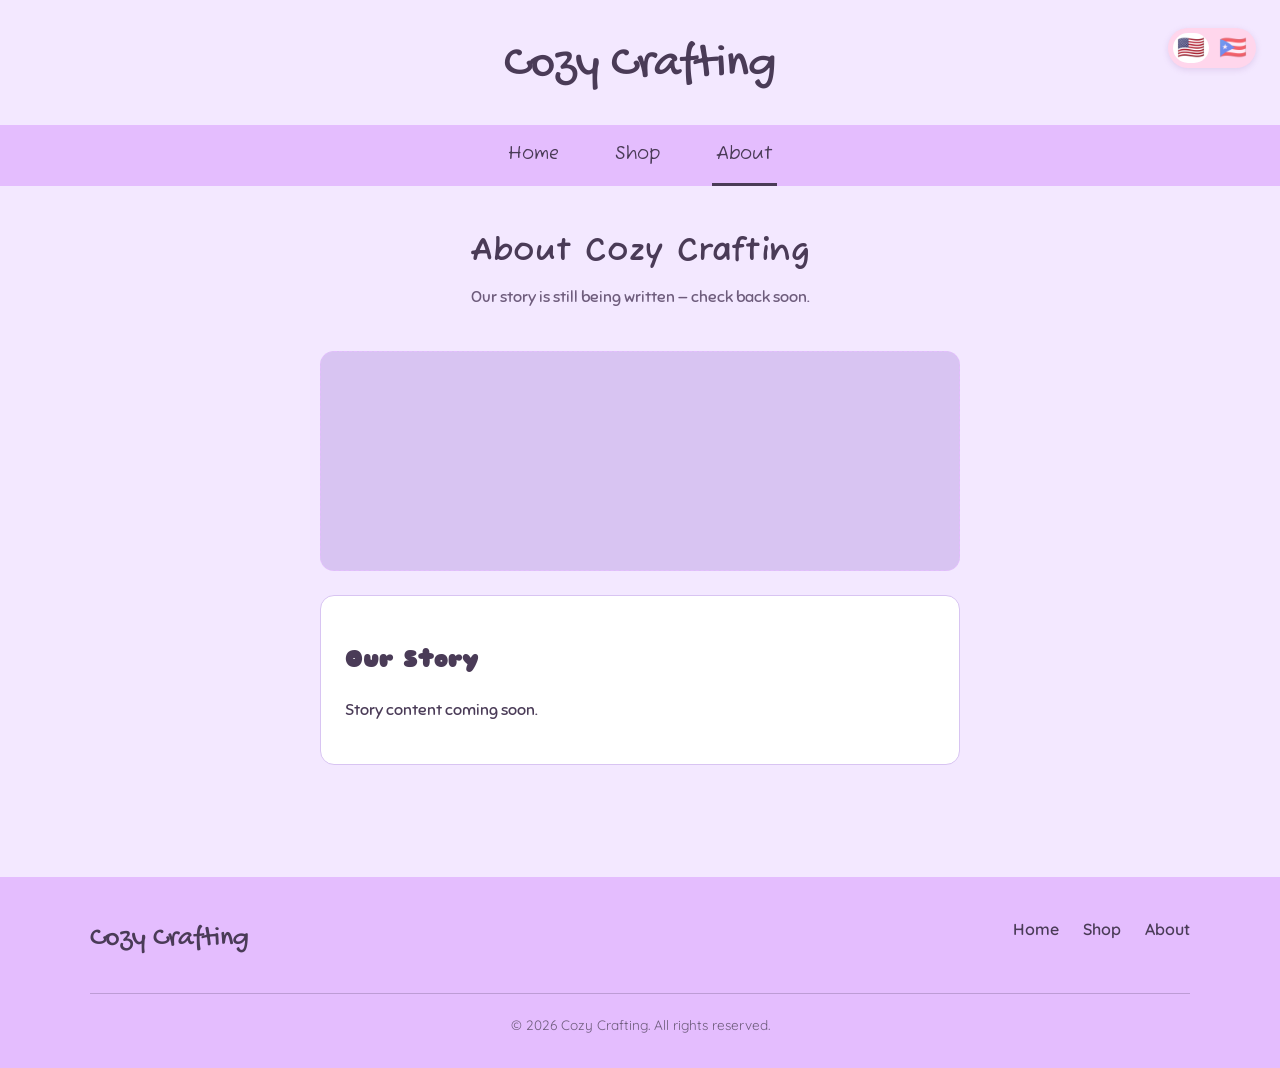
==== about.html @ cca4dbbc "Add files via upload" ====
<!DOCTYPE html>
<html lang="en">
<head>
  <meta charset="UTF-8" />
  <meta name="viewport" content="width=device-width, initial-scale=1.0" />
  <title data-en="About | Cozy Crafting" data-es="Acerca de | Cozy Crafting">About | Cozy Crafting</title>
  <link rel="stylesheet" href="styles.css" />
</head>
<body>

  <header class="site-header">
    <a href="index.html" class="site-title">Cozy Crafting</a>

    <div class="lang-toggle" role="group" aria-label="Language selector">
      <button class="lang-btn" data-lang-btn="en" aria-pressed="true" aria-label="English">
        <span class="flag" aria-hidden="true">🇺🇸</span>
      </button>
      <button class="lang-btn" data-lang-btn="es" aria-pressed="false" aria-label="Español">
        <span class="flag" aria-hidden="true">🇵🇷</span>
      </button>
    </div>
  </header>

  <nav class="site-nav">
    <ul>
      <li><a href="index.html" data-en="Home" data-es="Inicio">Home</a></li>
      <li><a href="shop.html" data-en="Shop" data-es="Tienda">Shop</a></li>
      <li><a href="about.html" class="active" data-en="About" data-es="Acerca de">About</a></li>
    </ul>
  </nav>

  <main>
    <h1 class="page-heading" data-en="About Cozy Crafting" data-es="Sobre Cozy Crafting">About Cozy Crafting</h1>
    <p class="page-subheading" data-en="Our story is still being written — check back soon." data-es="Nuestra historia todavía se está escribiendo — vuelve pronto.">
      Our story is still being written — check back soon.
    </p>

    <section class="about-content">
      <div class="about-photo-placeholder" aria-hidden="true"></div>
      <div class="card">
        <h2 data-en="Our Story" data-es="Nuestra Historia">Our Story</h2>
        <p data-en="Story content coming soon." data-es="Contenido de la historia próximamente.">Story content coming soon.</p>
      </div>
    </section>
  </main>

  <footer class="site-footer">
    <div class="footer-inner">
      <div class="footer-brand">Cozy Crafting</div>
      <nav class="footer-nav" aria-label="Footer navigation">
        <ul>
          <li><a href="index.html" data-en="Home" data-es="Inicio">Home</a></li>
          <li><a href="shop.html" data-en="Shop" data-es="Tienda">Shop</a></li>
          <li><a href="about.html" data-en="About" data-es="Acerca de">About</a></li>
        </ul>
      </nav>
    </div>
    <p class="footer-bottom" data-en="© 2026 Cozy Crafting. All rights reserved." data-es="© 2026 Cozy Crafting. Todos los derechos reservados.">© 2026 Cozy Crafting. All rights reserved.</p>
  </footer>

  <script src="script.js"></script>
</body>
</html>
---- styles.css ----
/* ============================================
   Cozy Crafting — styles.css
   Palette: "Lilás Dream"
   ============================================ */

@import url('https://fonts.googleapis.com/css2?family=Gochi+Hand&family=Fuzzy+Bubbles:wght@400;700&family=Sniglet:wght@400;800&family=Quicksand:wght@400;500;600;700&display=swap');

:root {
  /* Lilás Dream palette (from client's actual brand palette) */
  --lilac-deep:   #E4BDFE;
  --lilac-mid:    #D8C4F2;
  --lilac-light:  #F3E8FF;
  --pink-soft:    #FFD6EC;
  --pink-pale:    #FFF2F2;

  /* Working aliases so the rest of the file reads by role, not by hex */
  --color-bg:        var(--lilac-light);
  --color-surface:   #FFFFFF;
  --color-nav:       var(--lilac-deep);
  --color-accent:    var(--lilac-mid);
  --color-accent-2:  var(--pink-soft);
  --color-border:    var(--lilac-mid);
  --color-text:      #4A3B57;
  --color-text-soft: #6E5C7C;
  --color-text-nav:  #4A3B57;

  /* Type */
  --font-display: 'Gochi Hand', cursive;      /* h1 */
  --font-heading: 'Fuzzy Bubbles', cursive;   /* h2, h3 */
  --font-body:    'Sniglet', sans-serif;      /* p */
  --font-footer:  'Quicksand', sans-serif;    /* footer */

  --radius: 14px;
  --max-width: 1100px;
}

* {
  box-sizing: border-box;
}

html {
  scroll-behavior: smooth;
}

body {
  margin: 0;
  background: var(--color-bg);
  color: var(--color-text);
  font-family: var(--font-body);
  line-height: 1.6;
}

img {
  max-width: 100%;
  display: block;
}

a {
  color: inherit;
}

/* ---------- Header ---------- */
.site-header {
  display: flex;
  align-items: center;
  justify-content: center;
  position: relative;
  padding: 1.75rem 1.5rem 1.25rem;
  background: var(--color-bg);
}

.site-title {
  font-family: var(--font-display);
  font-size: 3rem;
  font-weight: 400;
  margin: 0;
  color: var(--color-text);
  text-decoration: none;
}

/* Language toggle (flag pair, top right) */
.lang-toggle {
  position: absolute;
  top: 1.75rem;
  right: 1.5rem;
  display: flex;
  gap: 0.4rem;
  background: var(--color-accent-2);
  padding: 0.3rem;
  border-radius: 999px;
  box-shadow: 0 2px 6px rgba(150, 100, 170, 0.2);
}

.lang-btn {
  border: none;
  background: transparent;
  cursor: pointer;
  padding: 0.25rem;
  border-radius: 999px;
  line-height: 0;
  opacity: 0.55;
  transition: opacity 0.2s ease, transform 0.2s ease;
}

.lang-btn .flag {
  font-size: 1.4rem;
  line-height: 1;
}

.lang-btn:hover {
  transform: translateY(-1px);
}

.lang-btn.active {
  opacity: 1;
  background: var(--color-surface);
}

/* ---------- Nav ---------- */
.site-nav {
  background: var(--color-nav);
}

.site-nav ul {
  list-style: none;
  margin: 0;
  padding: 0;
  display: flex;
  justify-content: center;
  gap: 3rem;
  flex-wrap: wrap;
}

.site-nav a {
  display: block;
  padding: 0.9rem 0.25rem;
  font-family: var(--font-heading);
  font-size: 1.15rem;
  color: var(--color-text-nav);
  text-decoration: none;
  border-bottom: 3px solid transparent;
  transition: border-color 0.2s ease;
}

.site-nav a:hover,
.site-nav a.active {
  border-bottom-color: var(--color-text-nav);
}

/* ---------- Main / layout ---------- */
main {
  max-width: var(--max-width);
  margin: 0 auto;
  padding: 2.5rem 1.5rem 4rem;
}

.page-heading {
  font-family: var(--font-heading);
  font-size: 2rem;
  text-align: center;
  margin: 0 0 0.5rem;
}

.page-subheading {
  text-align: center;
  color: var(--color-text-soft);
  max-width: 40rem;
  margin: 0 auto 2.5rem;
}

/* ---------- Cards ---------- */
.card {
  background: var(--color-surface);
  border: 1px solid var(--color-border);
  border-radius: var(--radius);
  padding: 1.5rem;
}

.card h3 {
  font-family: var(--font-heading);
  margin-top: 0;
}

/* Hero card */
.hero-card {
  max-width: 40rem;
  margin: 0 auto 3rem;
  min-height: 320px;
  display: flex;
  align-items: center;
  justify-content: center;
  text-align: center;
  border-style: dashed;
  border-color: var(--lilac-deep);
  color: var(--color-text-soft);
}

/* Feature grid (2x2 on desktop) */
.feature-grid {
  display: grid;
  grid-template-columns: repeat(2, minmax(0, 1fr));
  gap: 1.5rem;
  max-width: 44rem;
  margin: 0 auto;
}

.feature-card {
  min-height: 180px;
  display: flex;
  align-items: center;
  justify-content: center;
  text-align: center;
  border-style: dashed;
  color: var(--color-text-soft);
}

/* Shop grid */
.product-grid {
  display: grid;
  grid-template-columns: repeat(auto-fit, minmax(220px, 1fr));
  gap: 1.5rem;
}

.product-card {
  min-height: 260px;
  border-style: dashed;
}

.product-card .product-image-placeholder {
  height: 140px;
  border-radius: 10px;
  background: var(--color-accent-2);
  margin-bottom: 1rem;
}

/* About page */
.about-content {
  max-width: 40rem;
  margin: 0 auto;
  display: grid;
  gap: 1.5rem;
}

.about-photo-placeholder {
  height: 220px;
  border-radius: var(--radius);
  background: var(--color-accent);
  border: 1px dashed var(--lilac-deep);
}

/* ---------- Footer ---------- */
.site-footer {
  background: var(--color-nav);
  font-family: var(--font-footer);
  padding: 2.5rem 1.5rem 2rem;
  margin-top: 3rem;
}

.footer-inner {
  max-width: var(--max-width);
  margin: 0 auto;
  display: flex;
  flex-wrap: wrap;
  gap: 2rem;
  justify-content: space-between;
  align-items: flex-start;
}

.footer-brand {
  font-family: var(--font-display);
  font-size: 1.75rem;
}

.footer-nav ul {
  list-style: none;
  margin: 0;
  padding: 0;
  display: flex;
  gap: 1.5rem;
}

.footer-nav a {
  text-decoration: none;
  font-weight: 600;
}

.footer-bottom {
  max-width: var(--max-width);
  margin: 2rem auto 0;
  padding-top: 1.25rem;
  border-top: 1px solid rgba(74, 59, 87, 0.25);
  font-size: 0.85rem;
  text-align: center;
  color: var(--color-text-soft);
}

/* ---------- Responsive ---------- */
@media (max-width: 600px) {
  .site-title {
    font-size: 2.25rem;
  }

  .lang-toggle {
    top: 1.1rem;
    right: 1rem;
  }

  .site-nav ul {
    gap: 1.5rem;
  }

  .feature-grid {
    grid-template-columns: 1fr;
  }

  .footer-inner {
    flex-direction: column;
  }
}

/* Respect reduced motion preferences */
@media (prefers-reduced-motion: reduce) {
  html {
    scroll-behavior: auto;
  }

  * {
    transition: none !important;
  }
}

/* Visible keyboard focus */
a:focus-visible,
button:focus-visible {
  outline: 2px solid var(--lilac-deep);
  outline-offset: 2px;
}
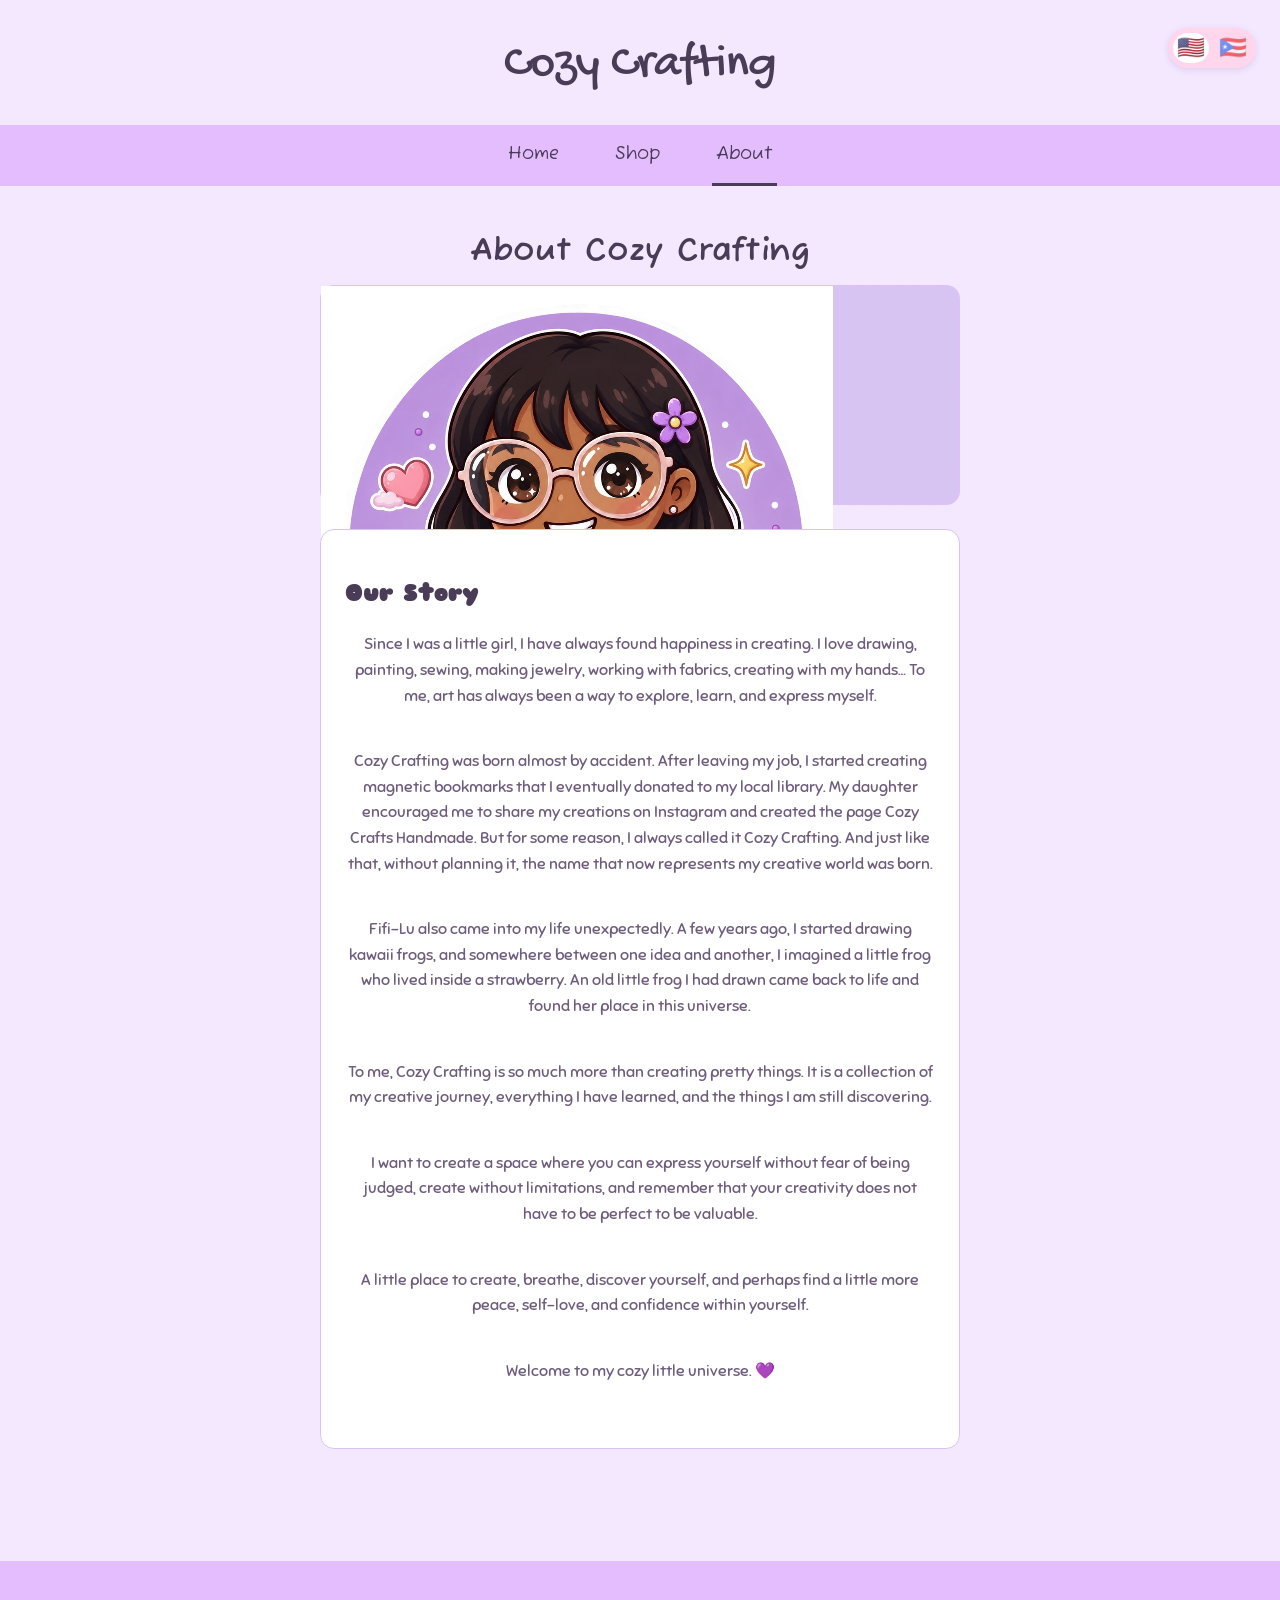
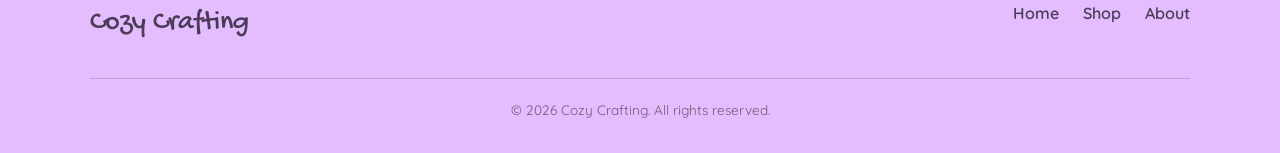
==== commit 9b8bae16: "Add files via upload" ====
--- a/about.html
+++ b/about.html
@@ -31,15 +31,35 @@
 
   <main>
     <h1 class="page-heading" data-en="About Cozy Crafting" data-es="Sobre Cozy Crafting">About Cozy Crafting</h1>
-    <p class="page-subheading" data-en="Our story is still being written — check back soon." data-es="Nuestra historia todavía se está escribiendo — vuelve pronto.">
-      Our story is still being written — check back soon.
-    </p>
 
     <section class="about-content">
-      <div class="about-photo-placeholder" aria-hidden="true"></div>
+      <div class="about-photo" aria-hidden="true">
+        <img src="/assets/c2.png" alt="Amarilis Picture" />
+      </div>
       <div class="card">
         <h2 data-en="Our Story" data-es="Nuestra Historia">Our Story</h2>
-        <p data-en="Story content coming soon." data-es="Contenido de la historia próximamente.">Story content coming soon.</p>
+        <p class="page-subheading" data-en="Since I was a little girl, I have always found happiness in creating. I love drawing, painting, sewing, making jewelry, working with fabrics, creating with my hands… To me, art has always been a way to explore, learn, and express myself." data-es="Desde niña siempre he encontrado felicidad en crear. Amo dibujar, pintar, coser, hacer joyería, trabajar con telas, crear con mis manos… para mí, el arte siempre ha sido una forma de explorar, aprender y expresarme.">
+          Since I was a little girl, I have always found happiness in creating. I love drawing, painting, sewing, making jewelry, working with fabrics, creating with my hands… To me, art has always been a way to explore, learn, and express myself.
+        </p>
+        <p class="page-subheading" data-en="Cozy Crafting was born almost by accident. After leaving my job, I started creating magnetic bookmarks that I eventually donated to my local library. My daughter encouraged me to share my creations on Instagram and created the page Cozy Crafts Handmade. But for some reason, I always called it Cozy Crafting. And just like that, without planning it, the name that now represents my creative world was born." data-es="Cozy Crafting nació casi por accidente. Después de dejar mi trabajo, comencé a crear unos bookmarks magnéticos que terminé donando a mi biblioteca local. Mi hija me animó a compartir mis creaciones en Instagram y creó la página Cozy Crafts Handmade. Pero yo, por alguna razón, siempre le decía Cozy Crafting. Y así, sin planearlo, nació el nombre que hoy representa mi mundo creativo.">
+          Cozy Crafting was born almost by accident. After leaving my job, I started creating magnetic bookmarks that I eventually donated to my local library. My daughter encouraged me to share my creations on Instagram and created the page Cozy Crafts Handmade. But for some reason, I always called it Cozy Crafting. And just like that, without planning it, the name that now represents my creative world was born.
+        </p>
+        <p class="page-subheading" data-en="Fifi-Lu also came into my life unexpectedly. A few years ago, I started drawing kawaii frogs, and somewhere between one idea and another, I imagined a little frog who lived inside a strawberry. An old little frog I had drawn came back to life and found her place in this universe." data-es="Fifi-Lu también llegó de manera inesperada. Hace algunos años comencé a dibujar ranitas kawaii y, entre una idea y otra, imaginé una pequeña ranita que vivía dentro de una fresa. Una antigua ranita que había dibujado volvió a cobrar vida y encontró su lugar en este universo.">
+          Fifi-Lu also came into my life unexpectedly. A few years ago, I started drawing kawaii frogs, and somewhere between one idea and another, I imagined a little frog who lived inside a strawberry. An old little frog I had drawn came back to life and found her place in this universe.
+        </p>
+        <p class="page-subheading" data-en="To me, Cozy Crafting is so much more than creating pretty things. It is a collection of my creative journey, everything I have learned, and the things I am still discovering." data-es="Para mí, Cozy Crafting es mucho más que crear cosas bonitas. Es una recopilación de mi proceso creativo, de todo lo que he aprendido y de las cosas que todavía estoy descubriendo.">
+          To me, Cozy Crafting is so much more than creating pretty things. It is a collection of my creative journey, everything I have learned, and the things I am still discovering.
+        </p>
+        <p class="page-subheading" data-en="I want to create a space where you can express yourself without fear of being judged, create without limitations, and remember that your creativity does not have to be perfect to be valuable." data-es="Quiero crear un espacio donde puedas expresarte sin miedo a ser juzgado, crear sin prejuicios y recordar que tu creatividad no tiene que ser perfecta para ser valiosa.">
+          I want to create a space where you can express yourself without fear of being judged, create without limitations, and remember that your creativity does not have to be perfect to be valuable.
+        </p>
+        <p class="page-subheading" data-en="A little place to create, breathe, discover yourself, and perhaps find a little more peace, self-love, and confidence within yourself." data-es="Un pequeño lugar para crear, respirar, descubrirte y, quizás, encontrar un poquito más de sanidad, amor propio y confianza en ti mismo.">
+        A little place to create, breathe, discover yourself, and perhaps find a little more peace, self-love, and confidence within yourself.
+        </p>
+
+        <p class="page-subheading" data-en="Welcome to my cozy little universe. 💜" data-es="Welcome to my cozy little universe. 💜">
+          Welcome to my cozy little universe. 💜
+        </p>
       </div>
     </section>
   </main>
--- a/styles.css
+++ b/styles.css
@@ -214,7 +214,7 @@
   color: var(--color-text-soft);
 }
 
-/* Shop grid */
+/* Shop grid (homepage teaser cards) */
 .product-grid {
   display: grid;
   grid-template-columns: repeat(auto-fit, minmax(220px, 1fr));
@@ -222,15 +222,88 @@
 }
 
 .product-card {
-  min-height: 260px;
-  border-style: dashed;
-}
-
+  text-align: center;
+}
+
+.product-card .product-photo,
 .product-card .product-image-placeholder {
-  height: 140px;
+  width: 100%;
+  height: 290px;
   border-radius: 10px;
+  object-fit: cover;
+  margin-bottom: 1rem;
   background: var(--color-accent-2);
-  margin-bottom: 1rem;
+}
+
+.product-card .price-tag {
+  font-weight: 700;
+  color: var(--color-text);
+}
+
+.product-card .shop-link {
+  display: inline-block;
+  margin-top: 0.75rem;
+  padding: 0.5rem 1.25rem;
+  border-radius: 999px;
+  background: var(--color-accent-2);
+  color: var(--color-text);
+  text-decoration: none;
+  font-weight: 700;
+  font-size: 0.9rem;
+  transition: background 0.2s ease;
+}
+
+.product-card .shop-link:hover {
+  background: var(--lilac-deep);
+}
+
+/* Full product listings (shop page) */
+.shop-listings {
+  display: flex;
+  flex-direction: column;
+  gap: 2.5rem;
+  max-width: 48rem;
+  margin: 0 auto;
+}
+
+.product-listing {
+  display: flex;
+  flex-wrap: wrap;
+  gap: 1.75rem;
+  scroll-margin-top: 1.5rem;
+}
+
+.product-photos {
+  flex: 0 0 290px;
+  max-width: 260px;
+  display: flex;
+  flex-direction: column;
+  gap: 0.5rem;
+}
+
+.product-photos img {
+  width: 100%;
+  border-radius: 10px;
+  object-fit: cover;
+}
+
+.product-info {
+  flex: 1 1 260px;
+}
+
+.product-info .price-tag {
+  font-family: var(--font-heading);
+  font-size: 1.35rem;
+  margin: 0 0 1rem;
+}
+
+.product-info .details-list {
+  margin: 1rem 0 0;
+  padding-left: 1.1rem;
+}
+
+.product-info .details-list li {
+  margin-bottom: 0.35rem;
 }
 
 /* About page */
@@ -241,7 +314,16 @@
   gap: 1.5rem;
 }
 
-.about-photo-placeholder {
+.about-card {
+  width: 100%;
+  height: 290px;
+  border-radius: 10px;
+  object-fit: cover;
+  margin-bottom: 1rem;
+  background: var(--color-accent-2);
+}
+
+.about-photo {
   height: 220px;
   border-radius: var(--radius);
   background: var(--color-accent);
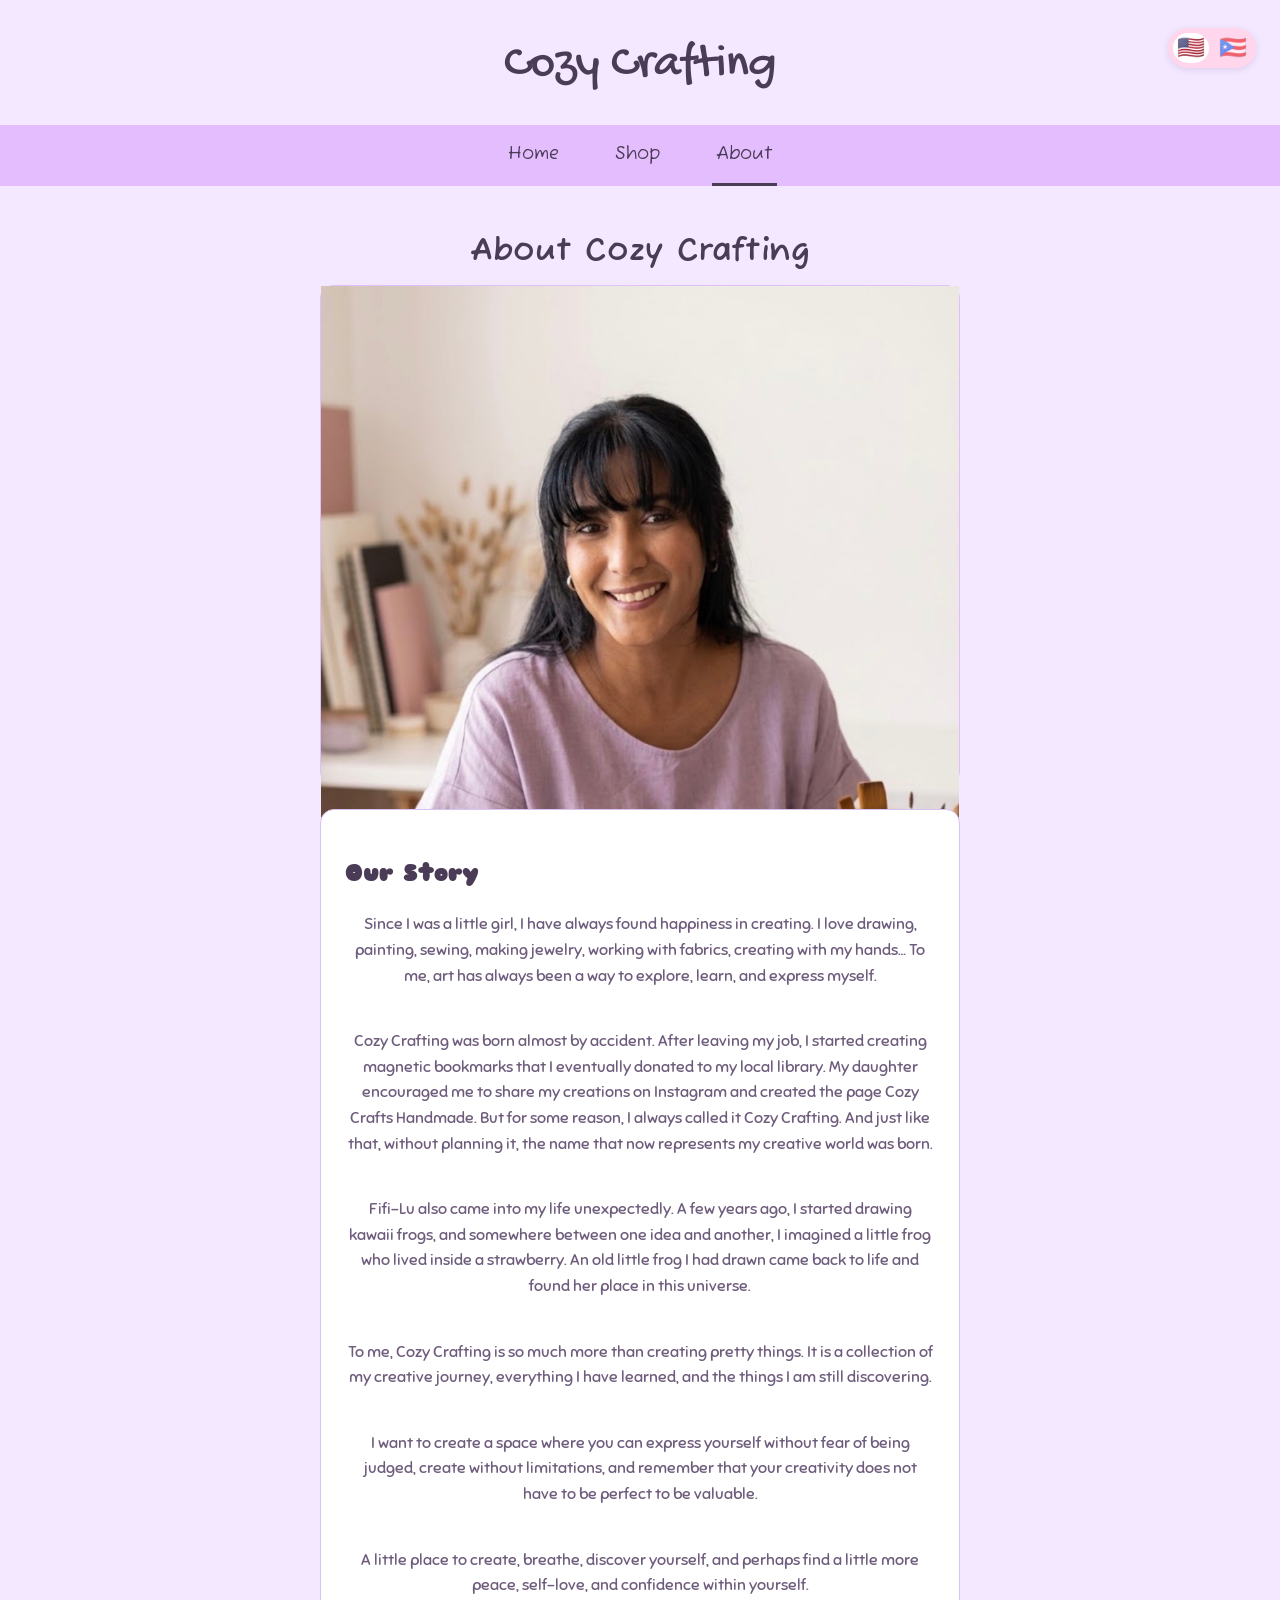
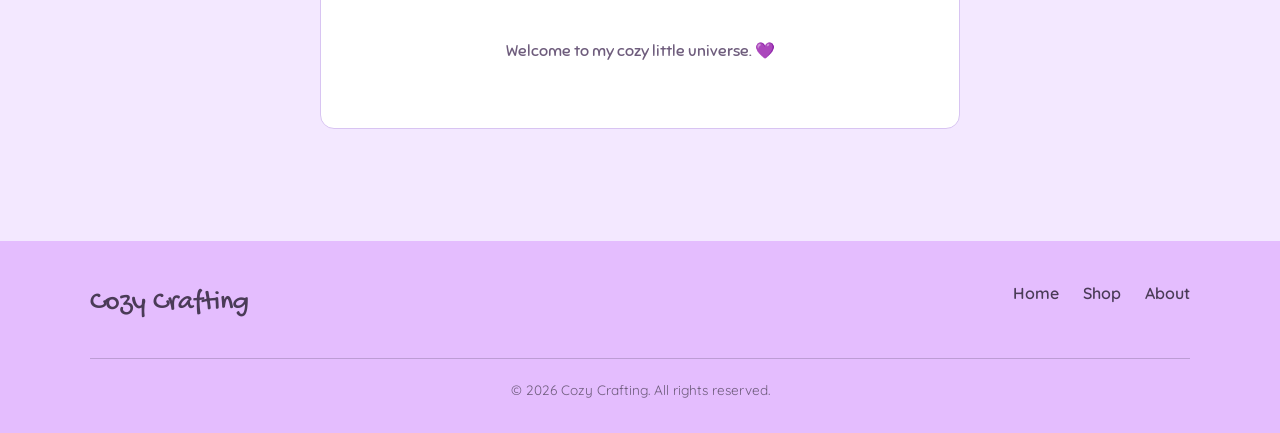
==== commit 9f39f63b: "Add files via upload" ====
--- a/about.html
+++ b/about.html
@@ -34,7 +34,7 @@
 
     <section class="about-content">
       <div class="about-photo" aria-hidden="true">
-        <img src="/assets/c2.png" alt="Amarilis Picture" />
+        <img src="/assets/profile.jpg" alt="Amarilis Picture" />
       </div>
       <div class="card">
         <h2 data-en="Our Story" data-es="Nuestra Historia">Our Story</h2>
--- a/styles.css
+++ b/styles.css
@@ -324,7 +324,7 @@
 }
 
 .about-photo {
-  height: 220px;
+  height: 500px;
   border-radius: var(--radius);
   background: var(--color-accent);
   border: 1px dashed var(--lilac-deep);
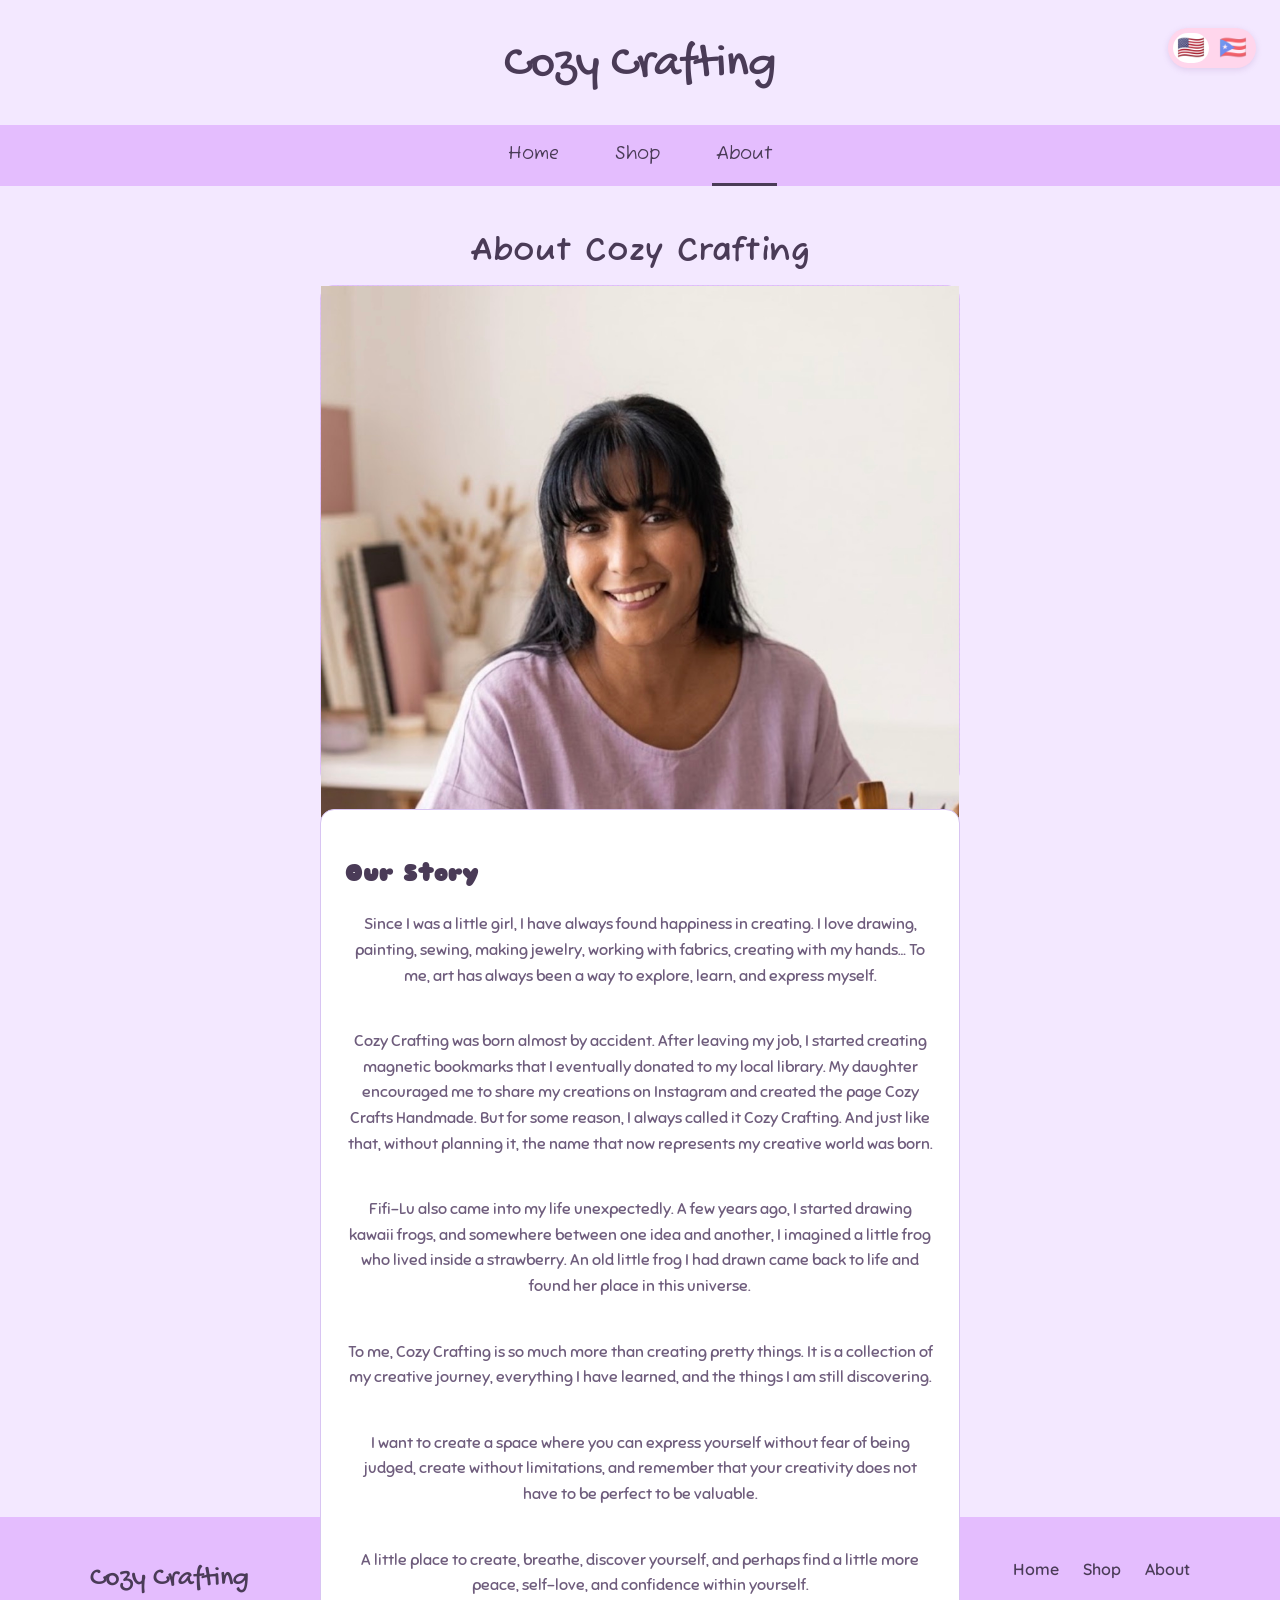
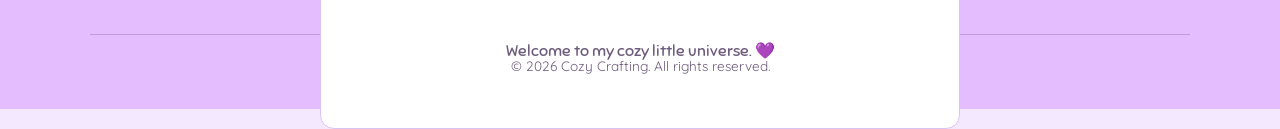
==== commit 85a66f95: "edited file" ====
--- a/about.html
+++ b/about.html
@@ -36,6 +36,7 @@
       <div class="about-photo" aria-hidden="true">
         <img src="/assets/profile.jpg" alt="Amarilis Picture" />
       </div>
+    
       <div class="card">
         <h2 data-en="Our Story" data-es="Nuestra Historia">Our Story</h2>
         <p class="page-subheading" data-en="Since I was a little girl, I have always found happiness in creating. I love drawing, painting, sewing, making jewelry, working with fabrics, creating with my hands… To me, art has always been a way to explore, learn, and express myself." data-es="Desde niña siempre he encontrado felicidad en crear. Amo dibujar, pintar, coser, hacer joyería, trabajar con telas, crear con mis manos… para mí, el arte siempre ha sido una forma de explorar, aprender y expresarme.">
--- a/styles.css
+++ b/styles.css
@@ -309,6 +309,7 @@
 /* About page */
 .about-content {
   max-width: 40rem;
+  height: 70rem;
   margin: 0 auto;
   display: grid;
   gap: 1.5rem;
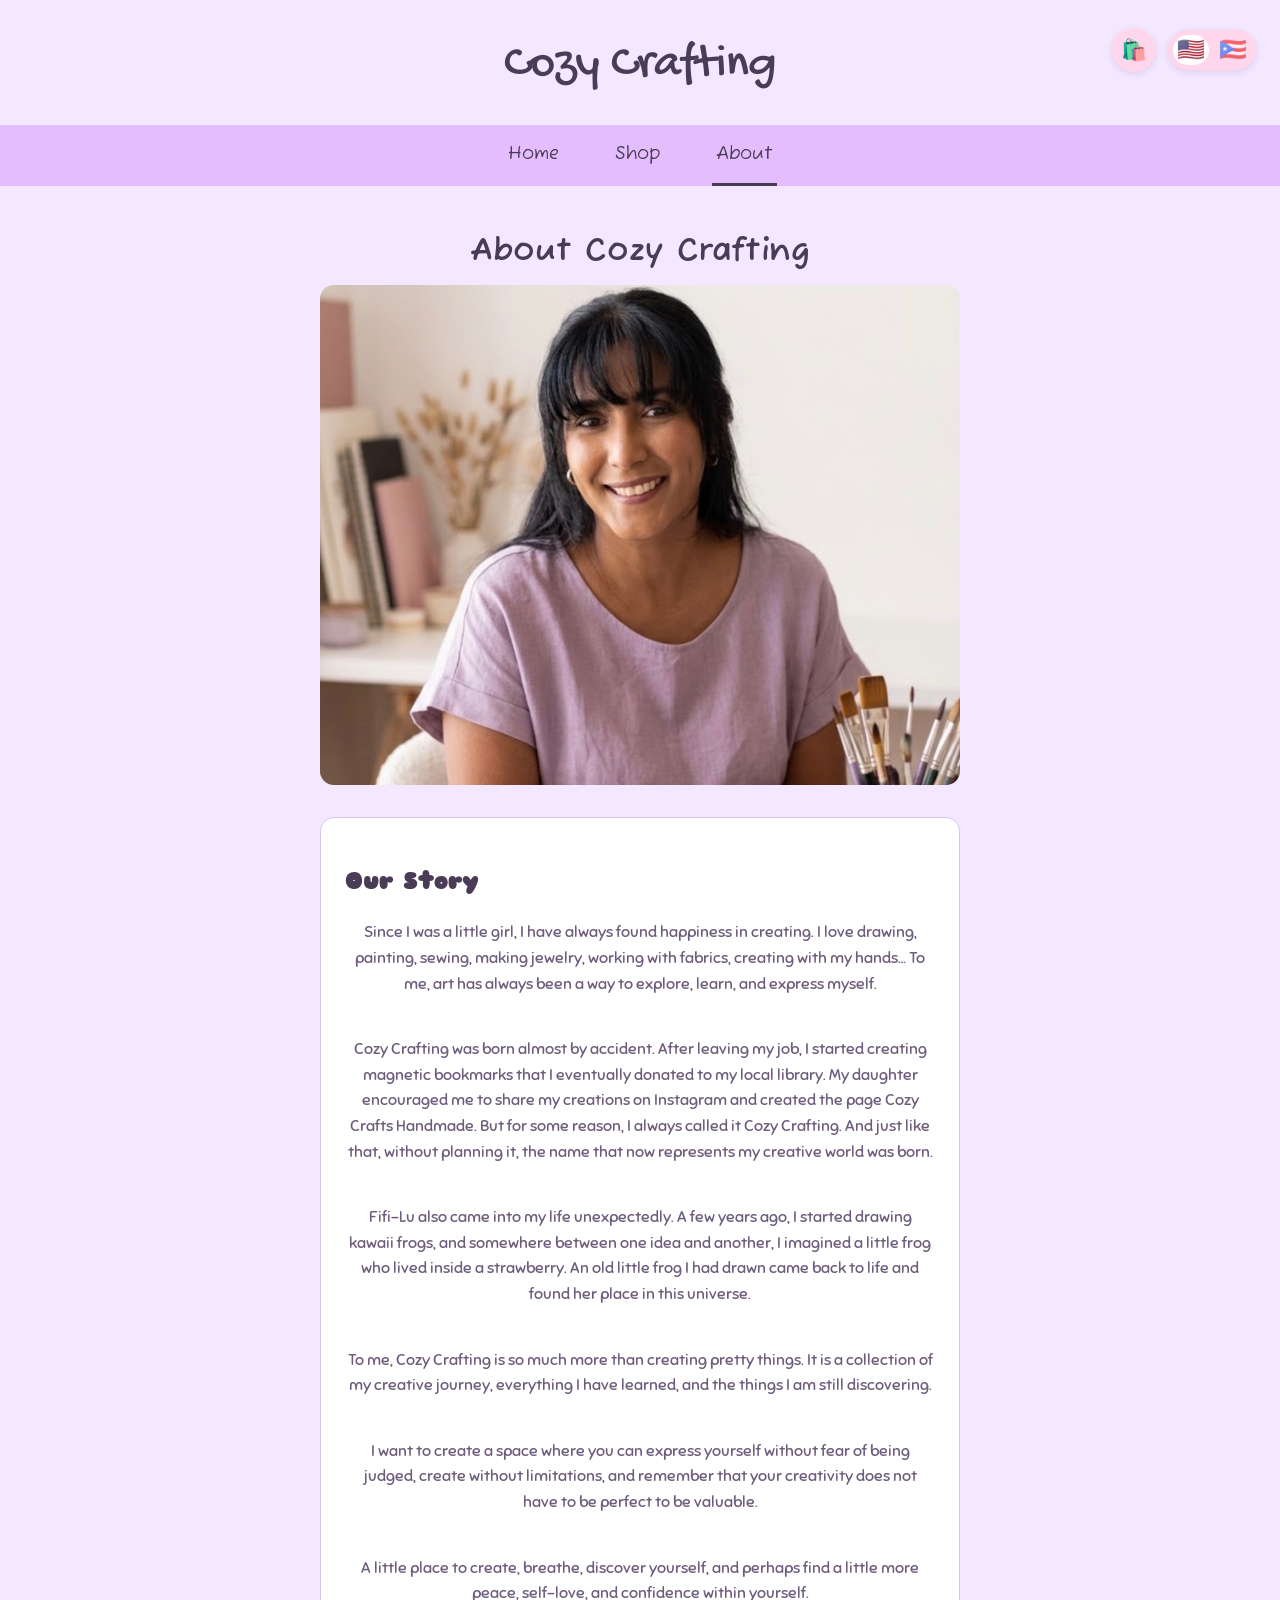
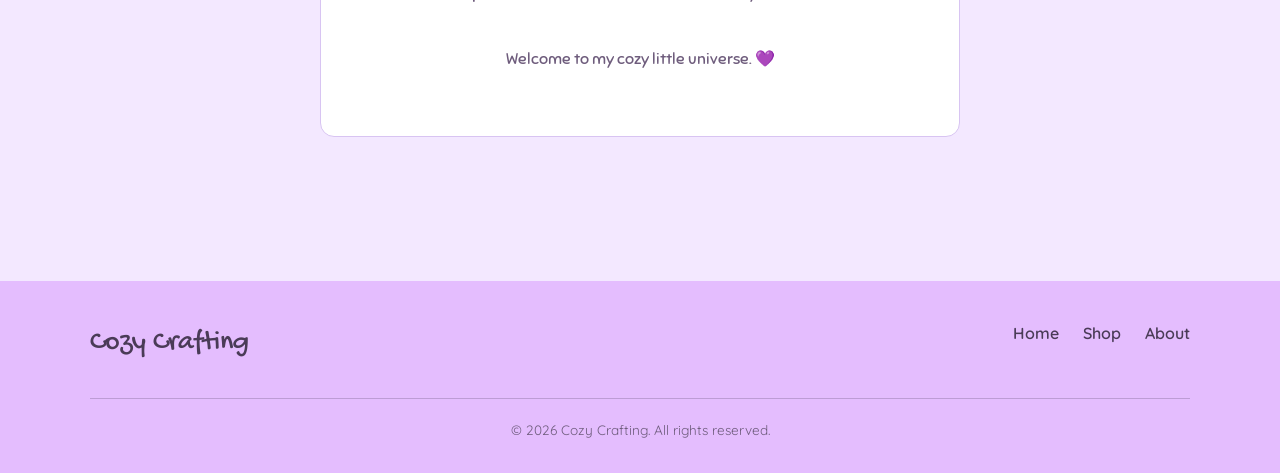
==== commit 65e6bdde: "Big updates with favicons and cart" ====
--- a/about.html
+++ b/about.html
@@ -3,6 +3,13 @@
 <head>
   <meta charset="UTF-8" />
   <meta name="viewport" content="width=device-width, initial-scale=1.0" />
+  <link rel="icon" type="image/png" sizes="32x32" href="/favicon-32x32.png">
+  <link rel="icon" type="image/png" sizes="16x16" href="/favicon-16x16.png">
+  <link rel="shortcut icon" href="/favicon.ico">
+  <link rel="apple-touch-icon" sizes="180x180" href="/apple-touch-icon.png">
+  <link rel="manifest" href="/site.webmanifest">
+  <meta name="theme-color" content="#E4BDFE">
+  <meta name="apple-mobile-web-app-title" content="Cozy Crafting">
   <title data-en="About | Cozy Crafting" data-es="Acerca de | Cozy Crafting">About | Cozy Crafting</title>
   <link rel="stylesheet" href="styles.css" />
 </head>
@@ -11,13 +18,20 @@
   <header class="site-header">
     <a href="index.html" class="site-title">Cozy Crafting</a>
 
-    <div class="lang-toggle" role="group" aria-label="Language selector">
-      <button class="lang-btn" data-lang-btn="en" aria-pressed="true" aria-label="English">
-        <span class="flag" aria-hidden="true">🇺🇸</span>
+    <div class="header-actions">
+      <button type="button" class="cart-toggle" data-cart-toggle aria-label="Open cart">
+        🛍️
+        <span class="cart-badge" data-cart-count hidden>0</span>
       </button>
-      <button class="lang-btn" data-lang-btn="es" aria-pressed="false" aria-label="Español">
-        <span class="flag" aria-hidden="true">🇵🇷</span>
-      </button>
+
+      <div class="lang-toggle" role="group" aria-label="Language selector">
+        <button class="lang-btn" data-lang-btn="en" aria-pressed="true" aria-label="English">
+          <span class="flag" aria-hidden="true">🇺🇸</span>
+        </button>
+        <button class="lang-btn" data-lang-btn="es" aria-pressed="false" aria-label="Español">
+          <span class="flag" aria-hidden="true">🇵🇷</span>
+        </button>
+      </div>
     </div>
   </header>
 
@@ -80,5 +94,7 @@
   </footer>
 
   <script src="script.js"></script>
+  <script src="products.js"></script>
+  <script src="cart.js"></script>
 </body>
 </html>
--- a/styles.css
+++ b/styles.css
@@ -79,10 +79,16 @@
 }
 
 /* Language toggle (flag pair, top right) */
-.lang-toggle {
+.header-actions {
   position: absolute;
   top: 1.75rem;
   right: 1.5rem;
+  display: flex;
+  align-items: center;
+  gap: 0.75rem;
+}
+
+.lang-toggle {
   display: flex;
   gap: 0.4rem;
   background: var(--color-accent-2);
@@ -217,8 +223,10 @@
 /* Shop grid (homepage teaser cards) */
 .product-grid {
   display: grid;
-  grid-template-columns: repeat(auto-fit, minmax(220px, 1fr));
+  grid-template-columns: repeat(2, minmax(0, 1fr));
   gap: 1.5rem;
+  max-width: 46rem;
+  margin: 0 auto;
 }
 
 .product-card {
@@ -309,26 +317,22 @@
 /* About page */
 .about-content {
   max-width: 40rem;
-  height: 70rem;
-  margin: 0 auto;
+  margin: 0 auto 2rem;
   display: grid;
-  gap: 1.5rem;
-}
-
-.about-card {
-  width: 100%;
-  height: 290px;
-  border-radius: 10px;
-  object-fit: cover;
-  margin-bottom: 1rem;
-  background: var(--color-accent-2);
+  gap: 2rem;
 }
 
 .about-photo {
   height: 500px;
   border-radius: var(--radius);
-  background: var(--color-accent);
-  border: 1px dashed var(--lilac-deep);
+  overflow: hidden;
+}
+
+.about-photo img {
+  width: 100%;
+  height: 100%;
+  object-fit: cover;
+  display: block;
 }
 
 /* ---------- Footer ---------- */
@@ -377,15 +381,393 @@
   color: var(--color-text-soft);
 }
 
+/* ---------- Promo card (free download) ---------- */
+.promo-card {
+  position: relative;
+  display: block;
+  max-width: 40rem;
+  margin: 0 auto 3rem;
+  text-align: center;
+  background: var(--pink-pale);
+  border-color: var(--pink-soft);
+  text-decoration: none;
+  color: inherit;
+  transition: transform 0.2s ease, box-shadow 0.2s ease;
+}
+
+.promo-card:hover {
+  transform: translateY(-2px);
+  box-shadow: 0 8px 20px rgba(150, 100, 170, 0.25);
+}
+
+.promo-card h2 {
+  font-family: var(--font-heading);
+  margin: 0.5rem 0 0.75rem;
+  font-size: 1.4rem;
+}
+
+.promo-card p {
+  margin: 0 0 1rem;
+  color: var(--color-text-soft);
+}
+
+.promo-card .promo-cta {
+  font-weight: 700;
+  color: var(--color-text);
+}
+
+.promo-character {
+  display: block;
+  margin: 0.5rem auto 0;
+  width: 120px;
+  height: 120px;
+  object-fit: contain;
+}
+
+.sparkle {
+  position: absolute;
+  top: 0.5rem;
+  pointer-events: none;
+}
+
+.sparkle-left {
+  left: 0.75rem;
+}
+
+.sparkle-right {
+  right: 0.75rem;
+}
+
+.sparkle img {
+  display: block;
+  width: 36px;
+  height: 36px;
+}
+
+/* ---------- Modal / Lightbox ---------- */
+body.modal-open {
+  overflow: hidden;
+}
+
+.modal-overlay {
+  position: fixed;
+  inset: 0;
+  background: rgba(74, 59, 87, 0.55);
+  display: flex;
+  align-items: center;
+  justify-content: center;
+  padding: 1.5rem;
+  z-index: 100;
+}
+
+.modal-overlay[hidden] {
+  display: none;
+}
+
+.modal-window {
+  position: relative;
+  background: var(--color-surface);
+  border-radius: var(--radius);
+  max-width: 42rem;
+  width: 100%;
+  max-height: 90vh;
+  overflow-y: auto;
+  padding: 2rem;
+  box-shadow: 0 12px 30px rgba(74, 59, 87, 0.35);
+}
+
+.modal-close {
+  position: absolute;
+  top: 0.75rem;
+  right: 0.75rem;
+  width: 2.25rem;
+  height: 2.25rem;
+  border: none;
+  border-radius: 50%;
+  background: var(--color-accent-2);
+  color: var(--color-text);
+  font-size: 1.5rem;
+  line-height: 1;
+  cursor: pointer;
+  display: flex;
+  align-items: center;
+  justify-content: center;
+  transition: background 0.2s ease;
+}
+
+.modal-close:hover {
+  background: var(--lilac-deep);
+}
+
+.modal-photo {
+  width: 100%;
+  max-height: 80vh;
+  object-fit: contain;
+  border-radius: 10px;
+  display: block;
+}
+
+/* Enlarged product card inside the modal (shop page) */
+.modal-window .product-listing {
+  border: none;
+  padding: 0;
+  gap: 1.5rem;
+}
+
+.modal-window .product-photos {
+  flex: 0 0 280px;
+  max-width: 280px;
+}
+
+/* Clickable affordances */
+.product-info h3[data-expand-card] {
+  cursor: pointer;
+  text-decoration: underline dotted;
+  text-underline-offset: 4px;
+}
+
+.product-info h3[data-expand-card]:hover {
+  color: var(--lilac-deep);
+}
+
+[data-lightbox] {
+  cursor: zoom-in;
+}
+
+/* ---------- Cart icon + badge ---------- */
+.cart-toggle {
+  position: relative;
+  border: none;
+  background: var(--color-accent-2);
+  width: 44px;
+  height: 44px;
+  border-radius: 50%;
+  cursor: pointer;
+  display: flex;
+  align-items: center;
+  justify-content: center;
+  font-size: 1.3rem;
+  box-shadow: 0 2px 6px rgba(150, 100, 170, 0.2);
+  transition: background 0.2s ease;
+}
+
+.cart-toggle:hover {
+  background: var(--lilac-deep);
+}
+
+.cart-badge {
+  position: absolute;
+  top: -4px;
+  right: -4px;
+  min-width: 18px;
+  height: 18px;
+  padding: 0 4px;
+  border-radius: 999px;
+  background: var(--lilac-deep);
+  color: var(--color-text);
+  font-family: var(--font-footer);
+  font-size: 0.7rem;
+  font-weight: 700;
+  display: flex;
+  align-items: center;
+  justify-content: center;
+}
+
+.cart-badge[hidden] {
+  display: none;
+}
+
+/* ---------- Add to Cart button (shop listings) ---------- */
+.add-to-cart-btn {
+  display: inline-block;
+  margin-top: 0.75rem;
+  padding: 0.6rem 1.4rem;
+  border: none;
+  border-radius: 999px;
+  background: var(--lilac-mid);
+  color: var(--color-text);
+  font-family: var(--font-body);
+  font-weight: 700;
+  font-size: 0.95rem;
+  cursor: pointer;
+  transition: background 0.2s ease;
+}
+
+.add-to-cart-btn:hover {
+  background: var(--lilac-deep);
+}
+
+/* ---------- Cart drawer ---------- */
+.cart-drawer-overlay {
+  position: fixed;
+  inset: 0;
+  background: rgba(74, 59, 87, 0.45);
+  z-index: 110;
+  display: flex;
+  justify-content: flex-end;
+}
+
+.cart-drawer-overlay[hidden] {
+  display: none;
+}
+
+.cart-drawer-panel {
+  background: var(--color-surface);
+  width: 100%;
+  max-width: 24rem;
+  height: 100%;
+  display: flex;
+  flex-direction: column;
+  box-shadow: -8px 0 24px rgba(74, 59, 87, 0.3);
+  animation: slide-in-cart 0.2s ease;
+}
+
+@keyframes slide-in-cart {
+  from {
+    transform: translateX(100%);
+  }
+  to {
+    transform: translateX(0);
+  }
+}
+
+.cart-drawer-header {
+  display: flex;
+  align-items: center;
+  justify-content: space-between;
+  padding: 1.25rem 1.5rem;
+  border-bottom: 1px solid var(--color-border);
+}
+
+.cart-drawer-title {
+  font-family: var(--font-heading);
+  margin: 0;
+  font-size: 1.3rem;
+}
+
+.cart-drawer-close {
+  position: static;
+}
+
+.cart-drawer-body {
+  flex: 1;
+  overflow-y: auto;
+  padding: 1rem 1.5rem;
+}
+
+.cart-empty {
+  color: var(--color-text-soft);
+  text-align: center;
+  margin-top: 2rem;
+}
+
+.cart-row {
+  display: flex;
+  gap: 0.75rem;
+  padding: 0.85rem 0;
+  border-bottom: 1px solid var(--color-border);
+}
+
+.cart-row-image {
+  width: 64px;
+  height: 64px;
+  object-fit: cover;
+  border-radius: 8px;
+  flex: 0 0 auto;
+}
+
+.cart-row-info {
+  flex: 1;
+}
+
+.cart-row-name {
+  margin: 0 0 0.25rem;
+  font-weight: 700;
+  font-size: 0.95rem;
+}
+
+.cart-row-price {
+  margin: 0 0 0.5rem;
+  color: var(--color-text-soft);
+  font-size: 0.9rem;
+}
+
+.cart-row-controls {
+  display: flex;
+  align-items: center;
+  gap: 0.5rem;
+}
+
+.qty-btn {
+  width: 26px;
+  height: 26px;
+  border: 1px solid var(--color-border);
+  background: var(--color-surface);
+  border-radius: 50%;
+  cursor: pointer;
+  font-size: 1rem;
+  line-height: 1;
+  display: flex;
+  align-items: center;
+  justify-content: center;
+}
+
+.qty-btn:hover {
+  background: var(--pink-soft);
+}
+
+.qty-value {
+  min-width: 1.5rem;
+  text-align: center;
+  font-weight: 700;
+}
+
+.cart-remove {
+  margin-left: auto;
+  border: none;
+  background: none;
+  color: var(--color-text-soft);
+  font-size: 0.8rem;
+  text-decoration: underline;
+  cursor: pointer;
+}
+
+.cart-drawer-footer {
+  padding: 1.25rem 1.5rem;
+  border-top: 1px solid var(--color-border);
+}
+
+.cart-subtotal {
+  display: flex;
+  justify-content: space-between;
+  font-weight: 700;
+  margin-bottom: 1rem;
+  font-size: 1.05rem;
+}
+
+.cart-checkout-btn {
+  display: block;
+  width: 100%;
+  text-align: center;
+  border: none;
+  cursor: pointer;
+}
+
+.cart-checkout-btn:disabled {
+  opacity: 0.6;
+  cursor: default;
+}
+
 /* ---------- Responsive ---------- */
 @media (max-width: 600px) {
   .site-title {
     font-size: 2.25rem;
   }
 
-  .lang-toggle {
+  .header-actions {
     top: 1.1rem;
     right: 1rem;
+    gap: 0.5rem;
   }
 
   .site-nav ul {
@@ -396,8 +778,16 @@
     grid-template-columns: 1fr;
   }
 
+  .product-grid {
+    grid-template-columns: 1fr;
+  }
+
   .footer-inner {
     flex-direction: column;
+  }
+
+  .cart-drawer-panel {
+    max-width: 100%;
   }
 }
 
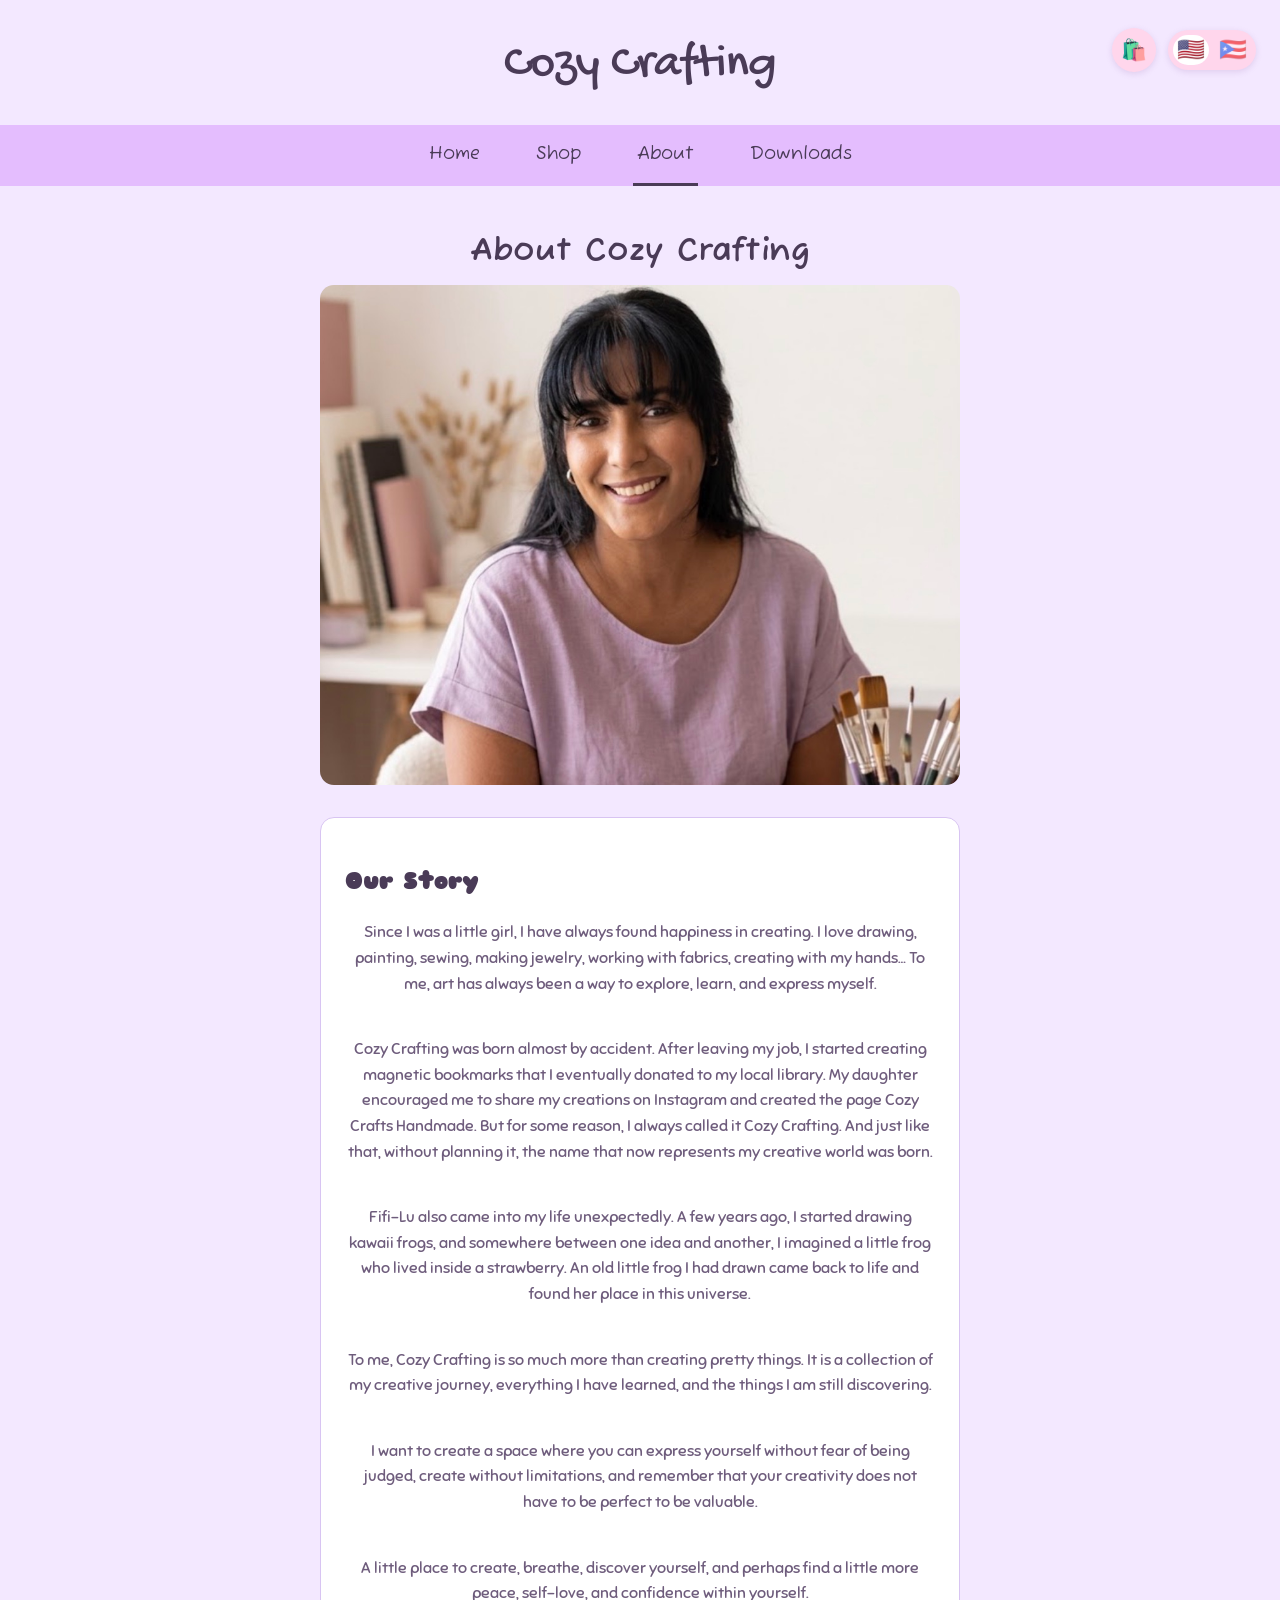
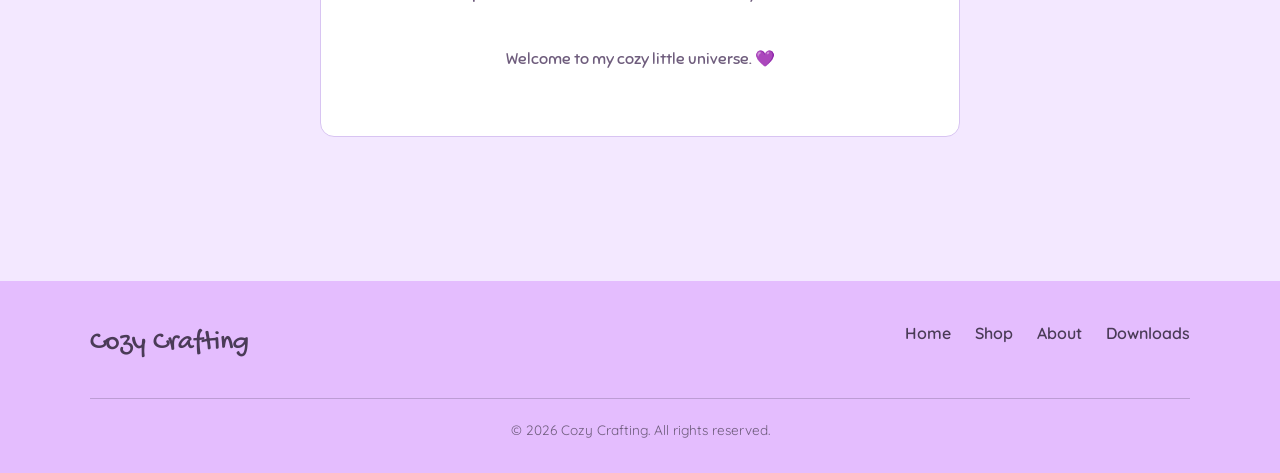
==== commit 11bc2ef6: "New File & Updated Nav" ====
--- a/about.html
+++ b/about.html
@@ -40,6 +40,7 @@
       <li><a href="index.html" data-en="Home" data-es="Inicio">Home</a></li>
       <li><a href="shop.html" data-en="Shop" data-es="Tienda">Shop</a></li>
       <li><a href="about.html" class="active" data-en="About" data-es="Acerca de">About</a></li>
+      <li><a href="downloads.html" data-en="Downloads" data-es="Descargas">Downloads</a></li>
     </ul>
   </nav>
 
@@ -87,6 +88,7 @@
           <li><a href="index.html" data-en="Home" data-es="Inicio">Home</a></li>
           <li><a href="shop.html" data-en="Shop" data-es="Tienda">Shop</a></li>
           <li><a href="about.html" data-en="About" data-es="Acerca de">About</a></li>
+          <li><a href="downloads.html" data-en="Downloads" data-es="Descargas">Downloads</a></li>
         </ul>
       </nav>
     </div>
--- a/styles.css
+++ b/styles.css
@@ -312,6 +312,54 @@
 
 .product-info .details-list li {
   margin-bottom: 0.35rem;
+}
+
+/* Downloads page */
+.downloads-section {
+  max-width: 48rem;
+  margin: 0 auto 3rem;
+}
+
+.downloads-section-heading {
+  font-family: var(--font-heading);
+  font-size: 1.6rem;
+  margin: 0 0 0.35rem;
+  text-align: center;
+}
+
+.downloads-section-subheading {
+  text-align: center;
+  color: var(--color-text-soft);
+  max-width: 34rem;
+  margin: 0 auto 2rem;
+}
+
+.worksheet-grid {
+  display: grid;
+  grid-template-columns: repeat(auto-fit, minmax(240px, 1fr));
+  gap: 1.5rem;
+}
+
+.worksheet-card {
+  display: flex;
+  flex-direction: column;
+  text-align: center;
+}
+
+.worksheet-card h3 {
+  font-family: var(--font-heading);
+  margin: 0 0 0.5rem;
+  font-size: 1.15rem;
+}
+
+.worksheet-card p {
+  color: var(--color-text-soft);
+  flex: 1;
+  margin: 0 0 1rem;
+}
+
+.worksheet-card .shop-link {
+  align-self: center;
 }
 
 /* About page */
